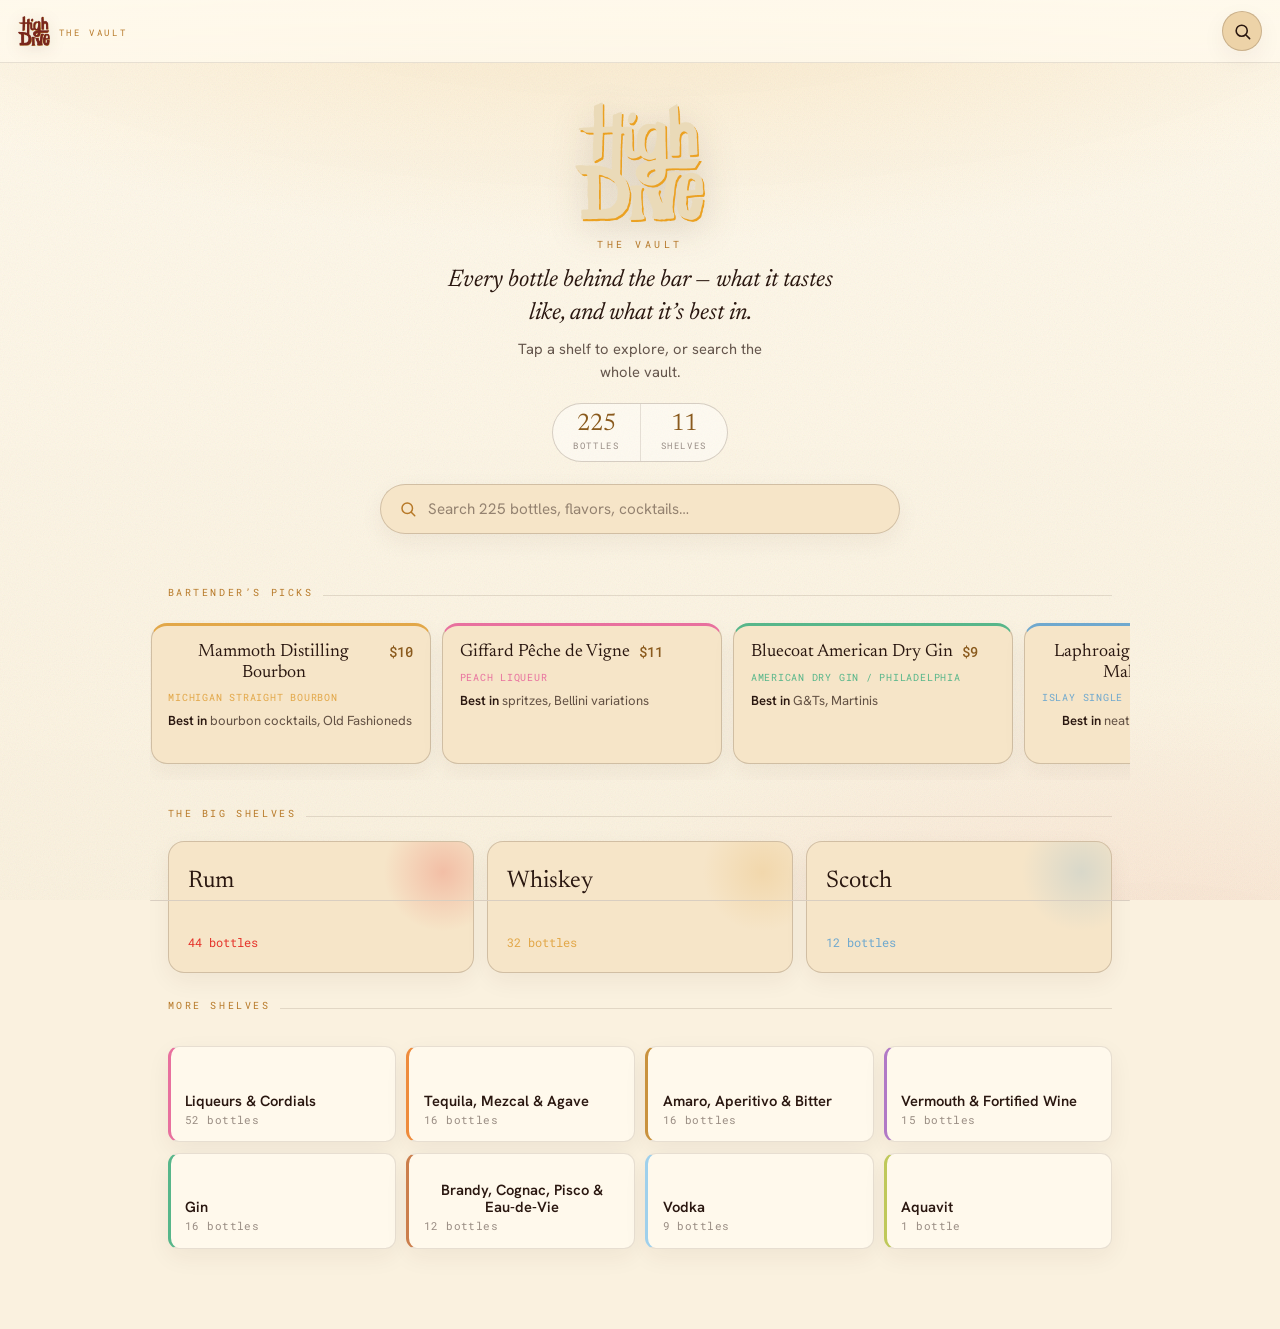
==== INDEX.html @ c6c9a677 "Add files via upload" ====
<!DOCTYPE html>
<html lang="en">
<head>
  <meta charset="UTF-8" />
  <meta name="viewport" content="width=device-width, initial-scale=1.0, viewport-fit=cover" />
  <meta name="theme-color" content="#FAF1DF" />
  <title>The Vault · High Dive · Light Menu</title>
  <meta name="description" content="The High Dive vault — every bottle behind the bar, with flavor notes, prices, and what each one is best in. 225 bottles across 11 shelves." />

  <link rel="preconnect" href="https://fonts.googleapis.com" />
  <link rel="preconnect" href="https://fonts.gstatic.com" crossorigin />
  <link href="https://fonts.googleapis.com/css2?family=Hanken+Grotesk:wght@400;500;600;700&family=Newsreader:ital,opsz,wght@0,18..72,400;0,18..72,500;1,18..72,400&family=Roboto+Mono:wght@400;500&display=swap" rel="stylesheet" />
  <link rel="stylesheet" href="vault-styles-light.css" />
</head>
<body>

  <header id="topbar">
    <button class="brand" aria-label="High Dive — home">
      <img src="assets/highdive-logo-light.png" alt="High Dive" />
      <span class="vlabel">The&nbsp;Vault</span>
    </button>
    <div class="spacer"></div>
    <button class="icon-btn" id="topbar-search" aria-label="Search the vault">
      <svg viewBox="0 0 24 24" fill="none" stroke-width="2" stroke-linecap="round"><circle cx="11" cy="11" r="7"/><path d="M21 21l-4.3-4.3"/></svg>
    </button>
  </header>

  <main id="app" role="main"></main>

  <!-- Detail sheet -->
  <div id="scrim"></div>
  <section id="sheet" role="dialog" aria-modal="true" aria-label="Bottle details"></section>

  <!-- Search -->
  <section id="search-view" aria-label="Search the vault">
    <div class="search-head">
      <svg class="s-ico" viewBox="0 0 24 24" fill="none" stroke-width="2" stroke-linecap="round"><circle cx="11" cy="11" r="7"/><path d="M21 21l-4.3-4.3"/></svg>
      <input id="search-input" type="search" autocomplete="off" autocorrect="off" spellcheck="false" placeholder="Search bottles, flavors, cocktails…" />
      <button class="search-cancel" id="search-cancel">Done</button>
    </div>
    <div class="search-scroll">
      <div class="search-meta" id="search-meta"></div>
      <div id="search-results"></div>
    </div>
  </section>

  <script src="vault-data.js"></script>
  <script src="vault-app.js"></script>
</body>
</html>
---- vault-styles-light.css ----
/* ===========================================================
   High Dive · The Vault — light tiki QR menu
   Light parchment + warm bar-card glow + brand red/cream/gold
   =========================================================== */

:root {
  --bg:        #FAF1DF;
  --bg-1:      #FFF9EC;
  --bg-2:      #F6E5C8;
  --bg-3:      #EDD3A8;
  --bg-4:      #DEBA7E;
  --line:      rgba(62,35,19,0.12);
  --line-2:    rgba(62,35,19,0.20);

  --cream:     #2A1710;
  --dim:       rgba(42,23,16,0.72);
  --faint:     rgba(42,23,16,0.48);
  --ghost:     rgba(42,23,16,0.30);

  --red:       #C8382E;
  --red-deep:  #8F261F;
  --gold:      #B77928;
  --gold-soft: #8A5A1D;

  --radius:    16px;
  --radius-sm: 11px;
  --maxw:      980px;

  --serif: "Newsreader", Georgia, serif;
  --sans:  "Hanken Grotesk", system-ui, sans-serif;
  --mono:  "Roboto Mono", ui-monospace, monospace;
}

* { box-sizing: border-box; margin: 0; padding: 0; }
html { -webkit-text-size-adjust: 100%; }
body {
  font-family: var(--sans);
  background: var(--bg);
  color: var(--cream);
  line-height: 1.6;
  -webkit-font-smoothing: antialiased;
  overflow-x: hidden;
  min-height: 100vh;
}
body::before {
  /* warm lamp glow from top */
  content: "";
  position: fixed; inset: 0; z-index: 0; pointer-events: none;
  background:
    radial-gradient(115% 56% at 50% -8%, rgba(226,167,72,0.25), transparent 62%),
    radial-gradient(80% 55% at 90% 110%, rgba(229,52,43,0.08), transparent 60%),
    linear-gradient(180deg, rgba(255,249,236,0.95), rgba(250,241,223,0.96));
}
body::after {
  /* fine grain */
  content: "";
  position: fixed; inset: 0; z-index: 0; pointer-events: none; opacity: 0.09;
  mix-blend-mode: multiply;
  background-image: url("data:image/svg+xml,%3Csvg xmlns='http://www.w3.org/2000/svg' width='160' height='160'%3E%3Cfilter id='n'%3E%3CfeTurbulence type='fractalNoise' baseFrequency='0.85' numOctaves='3'/%3E%3C/filter%3E%3Crect width='160' height='160' filter='url(%23n)'/%3E%3C/svg%3E");
}
a { color: inherit; text-decoration: none; }
button { font-family: inherit; cursor: pointer; border: none; background: none; color: inherit; }
img { max-width: 100%; display: block; }
::selection { background: var(--red); color: var(--cream); }

#app { position: relative; z-index: 1; max-width: var(--maxw); margin: 0 auto; padding-bottom: 5rem; }

.mono { font-family: var(--mono); }

/* fade in — transform only, never animate opacity (capture engines freeze
   paused animations at 0%, which would hide opacity-based entrances) */
.view { opacity: 1; }
@media (prefers-reduced-motion: no-preference) {
  .view { animation: rise .34s ease; }
}
@keyframes rise { from { transform: translateY(10px); } to { transform: none; } }

/* ── Top bar ───────────────────────────────────────────── */
#topbar {
  position: sticky; top: 0; z-index: 60;
  display: flex; align-items: center; gap: .75rem;
  padding: .7rem 1.1rem;
  background: linear-gradient(180deg, rgba(255,249,236,0.96), rgba(255,249,236,0.84));
  backdrop-filter: blur(10px);
  border-bottom: 1px solid var(--line);
}
#topbar .brand { display: flex; align-items: center; gap: .55rem; cursor: pointer; }
#topbar .brand img { height: 30px; width: auto; }
#topbar .brand .vlabel {
  font-family: var(--mono); font-size: .58rem; letter-spacing: .28em;
  text-transform: uppercase; color: var(--gold); padding-top: 2px;
}
#topbar .spacer { flex: 1; }
.icon-btn {
  width: 40px; height: 40px; border-radius: 50%;
  display: grid; place-items: center;
  background: var(--bg-3); border: 1px solid var(--line-2);
  transition: background .15s, transform .15s;
}
.icon-btn:active { transform: scale(.92); }
.icon-btn svg { width: 19px; height: 19px; stroke: var(--cream); }

/* ── Hero (home) ───────────────────────────────────────── */
.hero {
  text-align: center;
  padding: 2.4rem 1.25rem 1.6rem;
  position: relative;
}
.hero .logo { height: 120px; width: auto; margin: 0 auto .9rem; filter: drop-shadow(0 8px 22px rgba(0,0,0,.5)); }
.hero .eyebrow {
  font-family: var(--mono); font-size: .64rem; letter-spacing: .34em;
  text-transform: uppercase; color: var(--gold); margin-bottom: .7rem;
}
.hero .lede {
  font-family: var(--serif); font-style: italic;
  font-size: clamp(1.12rem, 4.6vw, 1.5rem); line-height: 1.4;
  color: var(--cream); max-width: 30ch; margin: 0 auto .35rem;
  font-weight: 400;
}
.hero .sub { color: var(--dim); font-size: .92rem; max-width: 34ch; margin: 0 auto 1.2rem; }
.hero .stats {
  display: inline-flex; gap: 0; align-items: stretch;
  border: 1px solid var(--line-2); border-radius: 100px;
  background: rgba(255,255,255,.42); overflow: hidden;
}
.hero .stats .st { padding: .5rem 1.25rem; text-align: center; }
.hero .stats .st + .st { border-left: 1px solid var(--line); }
.hero .stats .n { font-family: var(--serif); font-size: 1.5rem; line-height: 1; color: var(--gold-soft); }
.hero .stats .l { font-family: var(--mono); font-size: .56rem; letter-spacing: .18em; text-transform: uppercase; color: var(--faint); margin-top: 3px; }

/* ── Search trigger ────────────────────────────────────── */
.search-trigger {
  display: flex; align-items: center; gap: .7rem;
  width: calc(100% - 2.2rem); max-width: 520px; margin: 1.4rem auto 0;
  padding: .85rem 1.1rem; border-radius: 100px;
  background: var(--bg-2); border: 1px solid var(--line-2);
  color: var(--faint); font-size: .95rem;
  transition: border-color .15s, background .15s;
}
.search-trigger:hover { border-color: var(--gold); }
.search-trigger svg { width: 18px; height: 18px; stroke: var(--gold); flex: none; }

/* ── Section heading ───────────────────────────────────── */
.section { padding: 1.6rem 1.1rem .2rem; }
.sec-head { display: flex; align-items: baseline; gap: .6rem; margin-bottom: 1rem; }
.sec-head .k {
  font-family: var(--mono); font-size: .62rem; letter-spacing: .26em;
  text-transform: uppercase; color: var(--gold);
}
.sec-head .line { flex: 1; height: 1px; background: var(--line); }
.sec-title { font-family: var(--serif); font-size: 1.6rem; line-height: 1.1; }

/* ── Favorites strip ───────────────────────────────────── */
.fav-strip {
  display: flex; gap: .7rem; overflow-x: auto; padding: .2rem 1.1rem 1rem;
  scroll-snap-type: x mandatory; -webkit-overflow-scrolling: touch;
  scrollbar-width: none;
}
.fav-strip::-webkit-scrollbar { display: none; }
.fav-card {
  scroll-snap-align: start; flex: 0 0 76%; max-width: 280px;
  background: var(--bg-2); border: 1px solid var(--line-2);
  border-radius: var(--radius); padding: 1rem 1.05rem 1.05rem;
  border-top: 3px solid var(--accent, var(--gold));
  display: flex; flex-direction: column; gap: .5rem;
  transition: transform .14s;
}
.fav-card:active { transform: scale(.98); }
.fav-card .ftop { display: grid; grid-template-columns: 1fr auto; align-items: start; gap: .6rem; }
.fav-card .fname { font-family: var(--serif); font-size: 1.12rem; line-height: 1.15; }
.fav-card .fprice { font-family: var(--mono); color: var(--gold-soft); font-size: .9rem; font-weight: 500; white-space: nowrap; }
.fav-card .fstyle { font-family: var(--mono); font-size: .6rem; letter-spacing: .08em; text-transform: uppercase; color: var(--accent, var(--gold)); white-space: nowrap; overflow: hidden; text-overflow: ellipsis; }
.fav-card .fbest { font-size: .82rem; color: var(--dim); }
.fav-card .fbest b { color: var(--cream); font-weight: 600; }

/* ── Shelf grid (home) ─────────────────────────────────── */
.feature-grid { display: grid; gap: .8rem; padding: 0 1.1rem; grid-template-columns: 1fr; }
@media (min-width: 620px) { .feature-grid { grid-template-columns: repeat(3,1fr); } }

.feat-card {
  position: relative; overflow: hidden;
  background: var(--bg-2); border: 1px solid var(--line-2);
  border-radius: var(--radius); padding: 1.3rem 1.2rem;
  min-height: 132px; display: flex; flex-direction: column; justify-content: space-between;
  transition: transform .15s, border-color .15s;
}
.feat-card:active { transform: scale(.985); }
.feat-card::after {
  content: ""; position: absolute; right: -30px; top: -30px;
  width: 120px; height: 120px; border-radius: 50%;
  background: radial-gradient(circle, var(--accent), transparent 70%);
  opacity: .22; pointer-events: none;
}
.feat-card .glyph { font-size: 1.7rem; line-height: 1; }
.feat-card .fc-name { font-family: var(--serif); font-size: 1.5rem; line-height: 1.05; margin-top: .4rem; }
.feat-card .fc-meta { display: flex; align-items: center; gap: .5rem; margin-top: .5rem; }
.feat-card .fc-count { font-family: var(--mono); font-size: .78rem; color: var(--accent); }
.feat-card .fc-arrow { color: var(--faint); margin-left: auto; transition: transform .15s; }
.feat-card:hover .fc-arrow { transform: translateX(3px); color: var(--cream); }

.shelf-grid { display: grid; gap: .65rem; padding: .8rem 1.1rem 0; grid-template-columns: repeat(2,1fr); }
@media (min-width: 620px) { .shelf-grid { grid-template-columns: repeat(4,1fr); } }

.shelf-card {
  position: relative; background: var(--bg-1); border: 1px solid var(--line);
  border-radius: var(--radius-sm); padding: .9rem .9rem;
  border-left: 3px solid var(--accent, var(--gold));
  display: flex; flex-direction: column; justify-content: flex-end; gap: .2rem; min-height: 96px;
  transition: transform .14s, background .14s;
}
.shelf-card:active { transform: scale(.97); }
.shelf-card:hover { background: var(--bg-2); }
.shelf-card .sc-glyph { font-size: 1.15rem; }
.shelf-card .sc-name { font-weight: 600; font-size: .92rem; line-height: 1.2; }
.shelf-card .sc-count { font-family: var(--mono); font-size: .68rem; color: var(--faint); letter-spacing: .04em; }

/* ── Breadcrumb / shelf hero ───────────────────────────── */
.back-row { padding: 1rem 1.1rem .2rem; }
.back-btn {
  display: inline-flex; align-items: center; gap: .4rem;
  font-family: var(--mono); font-size: .66rem; letter-spacing: .14em; text-transform: uppercase;
  color: var(--gold); padding: .35rem 0;
}
.back-btn svg { width: 14px; height: 14px; stroke: var(--gold); }

.shelf-hero { padding: .3rem 1.1rem 1.3rem; position: relative; }
.shelf-hero .sh-eyebrow { font-family: var(--mono); font-size: .62rem; letter-spacing: .22em; text-transform: uppercase; color: var(--accent, var(--gold)); margin-bottom: .45rem; }
.shelf-hero h1 { font-family: var(--serif); font-size: clamp(1.9rem, 8vw, 2.9rem); line-height: 1.02; }
.shelf-hero .sh-count { font-family: var(--mono); font-size: .82rem; color: var(--gold-soft); margin-top: .3rem; }
.shelf-hero .sh-desc {
  font-family: var(--serif); font-style: italic; font-size: 1.02rem; line-height: 1.5;
  color: var(--dim); max-width: 56ch; margin-top: .85rem;
}

/* ── Filter chips ──────────────────────────────────────── */
.chips { display: flex; gap: .45rem; overflow-x: auto; padding: .2rem 1.1rem 1.1rem; scrollbar-width: none; }
.chips::-webkit-scrollbar { display: none; }
.chip {
  flex: 0 0 auto; font-family: var(--mono); font-size: .7rem; letter-spacing: .03em;
  padding: .42rem .8rem; border-radius: 100px; white-space: nowrap;
  background: var(--bg-2); border: 1px solid var(--line-2); color: var(--dim);
  transition: all .14s;
}
.chip:active { transform: scale(.95); }
.chip.active { background: var(--accent, var(--gold)); border-color: var(--accent, var(--gold)); color: #fff9ec; font-weight: 700; }

/* ── Bottle list ───────────────────────────────────────── */
.bottle-list { display: flex; flex-direction: column; gap: .6rem; padding: 0 1.1rem; }
@media (min-width: 720px) { .bottle-list { display: grid; grid-template-columns: 1fr 1fr; } }

.bottle {
  background: var(--bg-2); border: 1px solid var(--line);
  border-left: 3px solid var(--accent, var(--gold));
  border-radius: var(--radius-sm); padding: .95rem 1.05rem;
  display: flex; flex-direction: column; gap: .5rem;
  transition: background .14s, transform .12s;
}
.bottle:hover { background: var(--bg-3); }
.bottle .b-top { display: grid; grid-template-columns: 1fr auto; align-items: start; gap: .7rem; }
.b-name {
  font-family: var(--serif); font-size: 1.18rem; line-height: 1.12;
  text-align: left; flex: 1;
}
.b-name:hover { color: var(--gold-soft); }
.b-price { font-family: var(--mono); font-size: .95rem; font-weight: 500; color: var(--gold-soft); white-space: nowrap; padding-top: 2px; }
.b-price.tbd { color: var(--ghost); font-size: .72rem; }
.b-style { font-family: var(--mono); font-size: .6rem; letter-spacing: .07em; text-transform: uppercase; color: var(--accent, var(--gold)); }
.b-desc { font-size: .87rem; color: var(--dim); line-height: 1.5; }
.b-best { font-size: .82rem; color: var(--dim); }
.b-best b { color: var(--cream); font-weight: 600; }
.b-tags { display: flex; flex-wrap: wrap; gap: .35rem; }
.tag {
  font-family: var(--mono); font-size: .64rem; letter-spacing: .01em;
  padding: .2rem .55rem; border-radius: 100px;
  background: rgba(242,231,205,0.07); border: 1px solid var(--line);
  color: var(--dim); transition: all .13s;
}
.tag:active { transform: scale(.94); }
.tag:hover { border-color: var(--gold); color: var(--cream); }
.tag .h { color: var(--gold); }
.b-cta { font-family: var(--mono); font-size: .62rem; letter-spacing: .12em; text-transform: uppercase; color: var(--faint); align-self: flex-start; }
.b-cta:hover { color: var(--gold); }

.empty { text-align: center; color: var(--faint); padding: 3rem 1rem; font-family: var(--serif); font-style: italic; font-size: 1.1rem; }

/* ── Detail sheet ──────────────────────────────────────── */
#scrim {
  position: fixed; inset: 0; z-index: 80; background: rgba(42,23,16,0.28);
  backdrop-filter: blur(3px); opacity: 0; pointer-events: none; transition: opacity .26s;
}
#scrim.open { opacity: 1; pointer-events: auto; }
#sheet {
  position: fixed; left: 0; right: 0; bottom: 0; z-index: 90;
  max-width: var(--maxw); margin: 0 auto;
  background: var(--bg-1); border: 1px solid var(--line-2);
  border-bottom: none; border-radius: 24px 24px 0 0;
  max-height: 92vh; overflow-y: auto;
  transform: translateY(101%); transition: transform .3s cubic-bezier(.22,.61,.36,1);
  box-shadow: 0 -20px 60px rgba(62,35,19,.22);
}
#sheet.open { transform: none; }
#sheet::-webkit-scrollbar { width: 0; }
.sheet-grab { position: sticky; top: 0; padding: .7rem 0 .3rem; display: flex; justify-content: center; background: var(--bg-1); z-index: 2; }
.sheet-grab span { width: 42px; height: 4px; border-radius: 4px; background: var(--line-2); }
.sheet-close {
  position: sticky; top: .6rem; float: right; margin: -1.6rem 1rem 0 0; z-index: 3;
  width: 34px; height: 34px; border-radius: 50%; background: var(--bg-3); border: 1px solid var(--line-2);
  display: grid; place-items: center;
}
.sheet-close svg { width: 16px; height: 16px; stroke: var(--cream); }
.sheet-body { padding: .4rem 1.3rem 2.4rem; }
.sheet-accent { height: 4px; border-radius: 4px; background: var(--accent, var(--gold)); width: 54px; margin-bottom: 1rem; }
.sheet-style { font-family: var(--mono); font-size: .64rem; letter-spacing: .1em; text-transform: uppercase; color: var(--accent, var(--gold)); }
.sheet-name { font-family: var(--serif); font-size: clamp(1.8rem, 7vw, 2.5rem); line-height: 1.04; margin: .3rem 0 .1rem; }
.sheet-label { font-family: var(--mono); font-size: .72rem; color: var(--faint); }
.sheet-pricerow { display: flex; align-items: baseline; gap: .5rem; margin: 1rem 0 1.3rem; padding-bottom: 1.2rem; border-bottom: 1px solid var(--line); }
.sheet-price { font-family: var(--serif); font-size: 2rem; color: var(--gold-soft); line-height: 1; }
.sheet-price-l { font-family: var(--mono); font-size: .58rem; letter-spacing: .16em; text-transform: uppercase; color: var(--faint); }
.sheet-h { font-family: var(--mono); font-size: .64rem; letter-spacing: .18em; text-transform: uppercase; color: var(--gold); margin: 1.5rem 0 .6rem; }
.sheet-desc { font-size: 1rem; line-height: 1.72; color: var(--cream); }
.sheet-tags { display: flex; flex-wrap: wrap; gap: .45rem; }
.sheet-tags .tag { font-size: .72rem; padding: .3rem .7rem; }
.best-list { display: flex; flex-wrap: wrap; gap: .5rem; }
.best-pill {
  font-size: .85rem; font-weight: 600; color: var(--cream);
  background: var(--bg-3); border: 1px solid var(--line-2);
  padding: .4rem .85rem; border-radius: 100px;
}
.related { display: flex; flex-direction: column; gap: .45rem; }
.rel-item {
  display: flex; align-items: center; gap: .6rem; text-align: left; width: 100%;
  background: var(--bg-2); border: 1px solid var(--line); border-radius: var(--radius-sm);
  padding: .7rem .85rem; transition: background .13s;
}
.rel-item:hover { background: var(--bg-3); }
.rel-dot { width: 8px; height: 8px; border-radius: 50%; background: var(--accent, var(--gold)); flex: none; }
.rel-name { font-weight: 600; font-size: .9rem; flex: 1; }
.rel-style { font-family: var(--mono); font-size: .6rem; color: var(--faint); text-transform: uppercase; letter-spacing: .05em; }
.rel-price { font-family: var(--mono); font-size: .8rem; color: var(--gold-soft); }
.tbd-note { font-size: .84rem; color: var(--faint); font-style: italic; font-family: var(--serif); }

/* ── Search overlay ────────────────────────────────────── */
#search-view {
  position: fixed; inset: 0; z-index: 100; background: var(--bg);
  display: none; flex-direction: column;
}
#search-view.open { display: flex; }
#search-view::before { content: ""; position: absolute; inset: 0; background: radial-gradient(120% 50% at 50% 0%, rgba(226,167,72,0.22), transparent 60%); pointer-events: none; }
.search-head { display: flex; align-items: center; gap: .7rem; padding: .8rem 1rem; border-bottom: 1px solid var(--line); position: relative; z-index: 1; }
.search-head svg.s-ico { width: 19px; height: 19px; stroke: var(--gold); flex: none; }
#search-input {
  flex: 1; background: none; border: none; outline: none;
  font-family: var(--sans); font-size: 1.1rem; color: var(--cream);
}
#search-input::placeholder { color: var(--faint); }
.search-cancel { font-family: var(--mono); font-size: .68rem; letter-spacing: .1em; text-transform: uppercase; color: var(--gold); padding: .4rem; }
.search-scroll { flex: 1; overflow-y: auto; position: relative; z-index: 1; padding-bottom: 2rem; }
.search-meta { font-family: var(--mono); font-size: .66rem; letter-spacing: .1em; text-transform: uppercase; color: var(--faint); padding: 1rem 1.1rem .4rem; }
.surprise {
  display: inline-flex; align-items: center; gap: .5rem; margin: .4rem 1.1rem;
  font-family: var(--mono); font-size: .72rem; letter-spacing: .08em; text-transform: uppercase;
  color: var(--cream); background: var(--bg-3); border: 1px solid var(--line-2);
  padding: .55rem 1rem; border-radius: 100px;
}
.surprise:hover { border-color: var(--gold); }

/* result rows reuse .bottle within .bottle-list */


/* Light edition polish */
.hero .logo { filter: drop-shadow(0 8px 18px rgba(62,35,19,.16)); }
.feat-card, .shelf-card, .bottle, .fav-card, .rel-item, .best-pill, .icon-btn, .search-trigger, .chip, .surprise {
  box-shadow: 0 8px 24px rgba(62,35,19,.06);
}
.feat-card:hover, .shelf-card:hover, .bottle:hover, .rel-item:hover {
  box-shadow: 0 12px 30px rgba(62,35,19,.10);
}
.tag { background: rgba(255,249,236,0.52); }
#topbar .brand img { filter: drop-shadow(0 3px 8px rgba(62,35,19,.12)); }
.sheet-close { box-shadow: 0 6px 18px rgba(62,35,19,.12); }
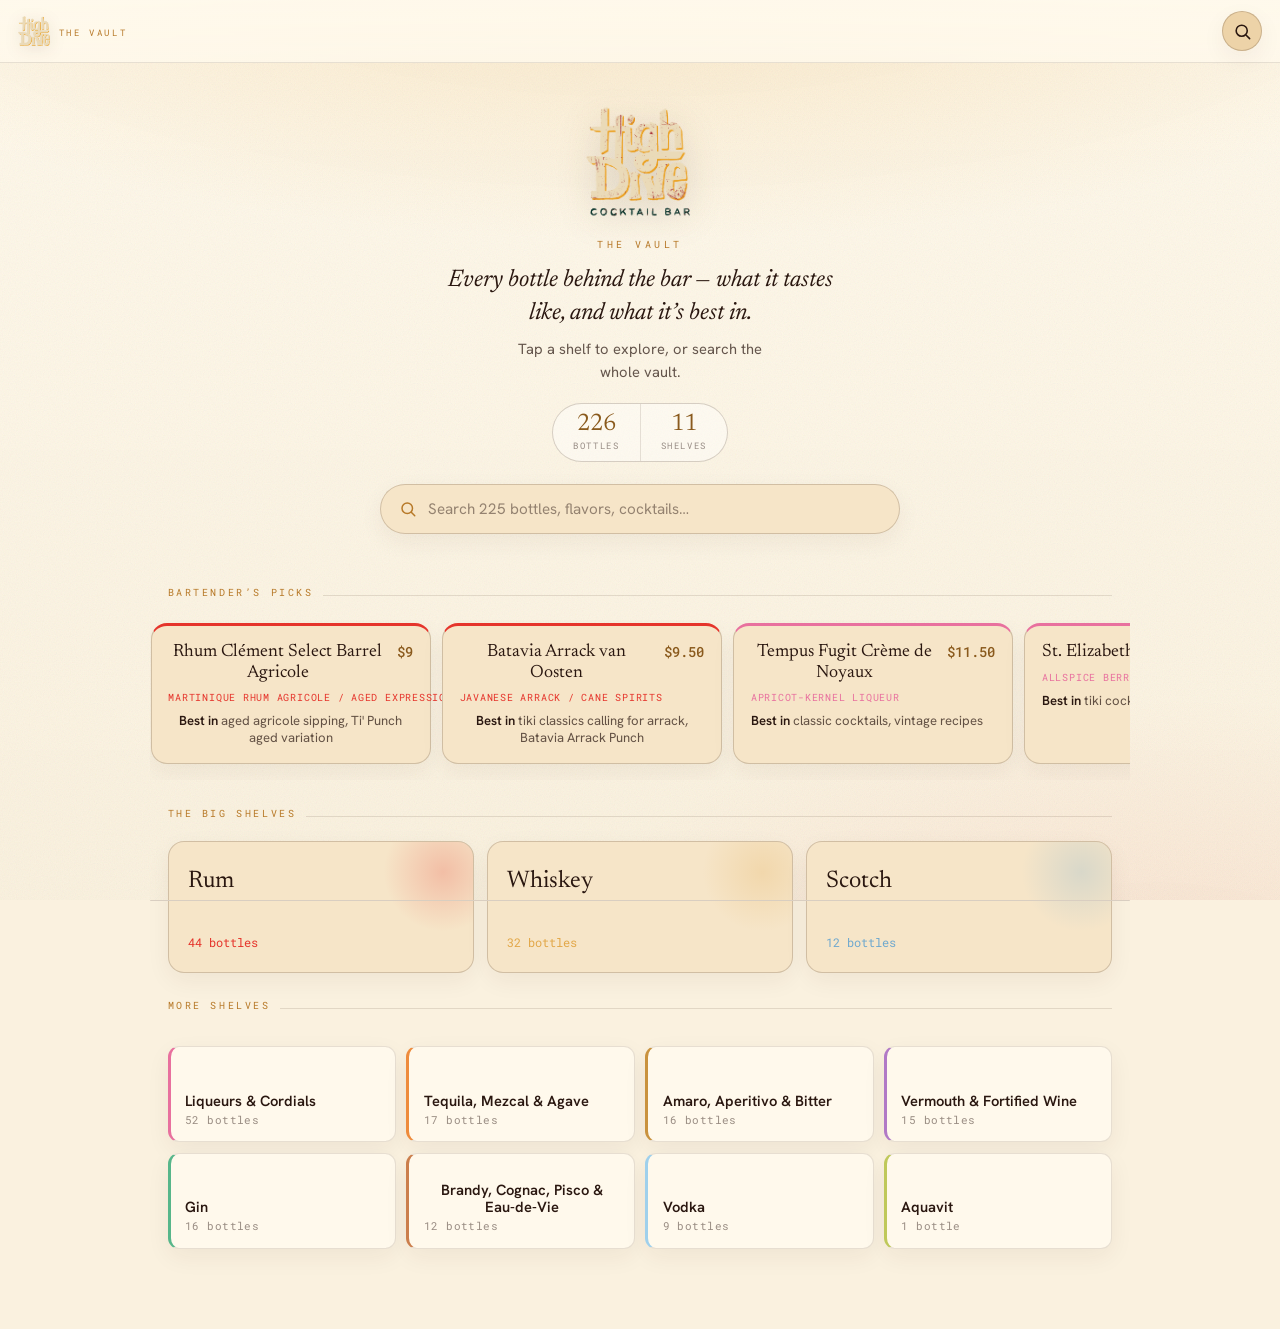
==== commit a0b485b5: "Rename Vault-Light.html to INDEX.html" ====
--- a/INDEX.html
+++ b/INDEX.html
@@ -4,8 +4,8 @@
   <meta charset="UTF-8" />
   <meta name="viewport" content="width=device-width, initial-scale=1.0, viewport-fit=cover" />
   <meta name="theme-color" content="#FAF1DF" />
-  <title>The Vault · High Dive · Light Menu</title>
-  <meta name="description" content="The High Dive vault — every bottle behind the bar, with flavor notes, prices, and what each one is best in. 225 bottles across 11 shelves." />
+  <title>The Vault · High Dive · Light · Harrisburg, PA</title>
+  <meta name="description" content="The High Dive vault — every bottle behind the bar, with flavor notes, prices, and what each one is best in. 226 bottles across 11 shelves." />
 
   <link rel="preconnect" href="https://fonts.googleapis.com" />
   <link rel="preconnect" href="https://fonts.gstatic.com" crossorigin />
@@ -16,7 +16,7 @@
 
   <header id="topbar">
     <button class="brand" aria-label="High Dive — home">
-      <img src="assets/highdive-logo-light.png" alt="High Dive" />
+      <img src="assets/highdive-logo.png" alt="High Dive" />
       <span class="vlabel">The&nbsp;Vault</span>
     </button>
     <div class="spacer"></div>
